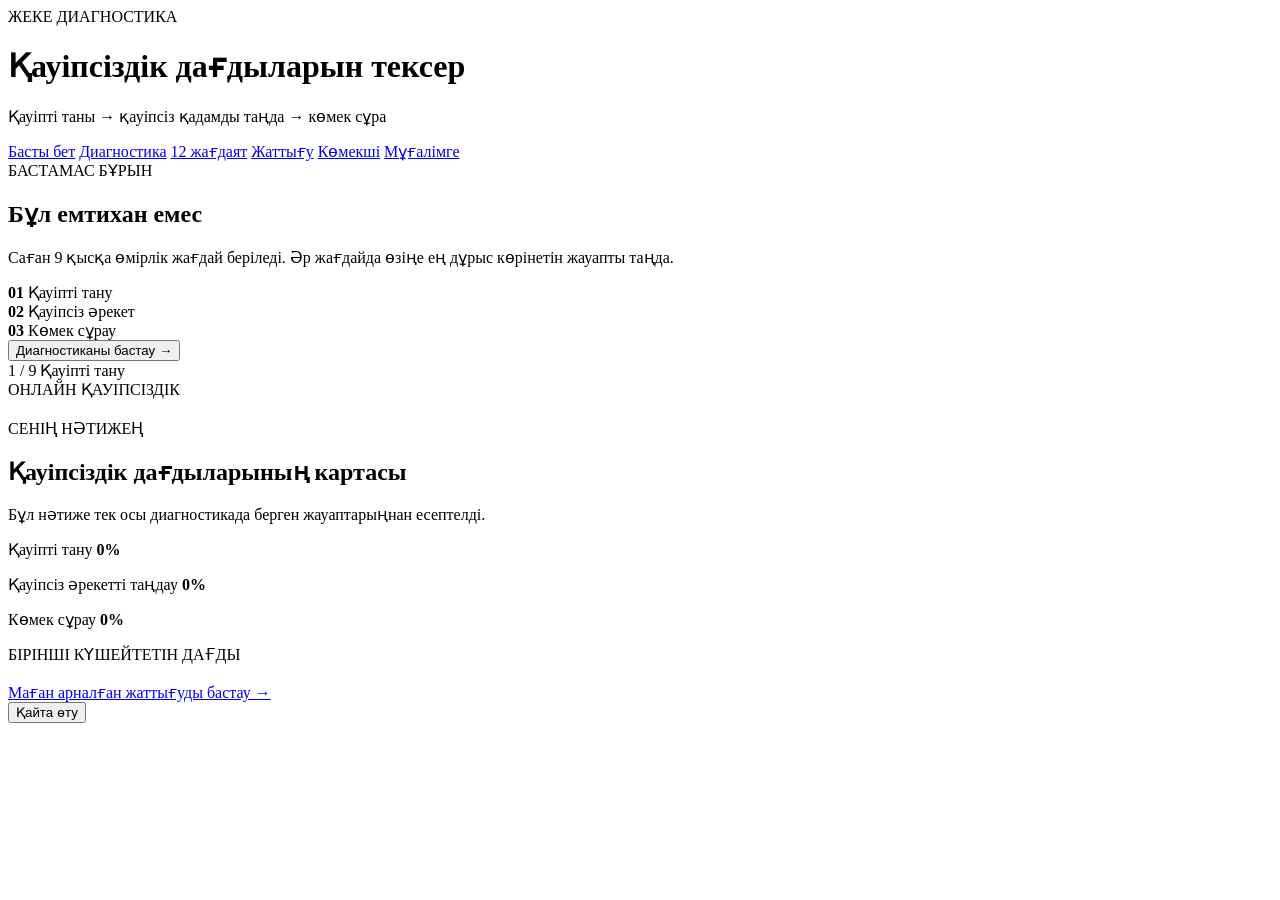
==== diagnostic.html @ 770227ca "Create diagnostic.html" ====
<!DOCTYPE html>
<html lang="kk">
<head>
<meta charset="UTF-8">
<meta name="viewport" content="width=device-width, initial-scale=1.0">
<title>Диагностика | Қауіпсіз шешім зертханасы</title>
<link rel="stylesheet" href="style.css">
</head>

<body>

<div class="container">

<header class="hero small-hero">
  <div class="hero-label">ЖЕКЕ ДИАГНОСТИКА</div>
  <h1>Қауіпсіздік дағдыларын тексер</h1>
  <p>Қауіпті таны → қауіпсіз қадамды таңда → көмек сұра</p>
</header>

<nav class="navigation">
  <a href="index.html" class="nav-link">Басты бет</a>
  <a href="diagnostic.html" class="nav-link active">Диагностика</a>
  <a href="situations.html" class="nav-link">12 жағдаят</a>
  <a href="practice.html" class="nav-link">Жаттығу</a>
  <a href="helper.html" class="nav-link">Көмекші</a>
  <a href="teacher.html" class="nav-link">Мұғалімге</a>
</nav>

<section class="section-card" id="intro">

  <span class="eyebrow">БАСТАМАС БҰРЫН</span>

  <h2>Бұл емтихан емес</h2>

  <p class="section-description">
    Саған 9 қысқа өмірлік жағдай беріледі.
    Әр жағдайда өзіңе ең дұрыс көрінетін жауапты таңда.
  </p>

  <div class="diagnostic-skills">

    <div>
      <strong>01</strong>
      <span>Қауіпті тану</span>
    </div>

    <div>
      <strong>02</strong>
      <span>Қауіпсіз әрекет</span>
    </div>

    <div>
      <strong>03</strong>
      <span>Көмек сұрау</span>
    </div>

  </div>

  <button class="primary-btn" onclick="startDiagnostic()">
    Диагностиканы бастау →
  </button>

</section>


<section class="section-card hidden" id="quiz">

  <div class="quiz-top">

    <span id="questionNumber">
      1 / 9
    </span>

    <span id="skillLabel">
      Қауіпті тану
    </span>

  </div>

  <div class="progress">
    <div id="progressBar"></div>
  </div>

  <div class="question-category" id="questionCategory">
    ОНЛАЙН ҚАУІПСІЗДІК
  </div>

  <h2 id="questionTitle"></h2>

  <p class="question-text" id="questionText"></p>

  <div class="answer-list" id="answers"></div>

</section>


<section class="section-card hidden" id="results">

  <span class="eyebrow">СЕНІҢ НӘТИЖЕҢ</span>

  <h2>Қауіпсіздік дағдыларының картасы</h2>

  <p class="section-description">
    Бұл нәтиже тек осы диагностикада берген жауаптарыңнан есептелді.
  </p>


  <div class="result-item">

    <div class="result-head">
      <span>Қауіпті тану</span>
      <strong id="dangerPercent">0%</strong>
    </div>

    <div class="result-track">
      <div id="dangerBar" class="result-fill"></div>
    </div>

    <p id="dangerText"></p>

  </div>


  <div class="result-item">

    <div class="result-head">
      <span>Қауіпсіз әрекетті таңдау</span>
      <strong id="actionPercent">0%</strong>
    </div>

    <div class="result-track">
      <div id="actionBar" class="result-fill"></div>
    </div>

    <p id="actionText"></p>

  </div>


  <div class="result-item">

    <div class="result-head">
      <span>Көмек сұрау</span>
      <strong id="helpPercent">0%</strong>
    </div>

    <div class="result-track">
      <div id="helpBar" class="result-fill"></div>
    </div>

    <p id="helpText"></p>

  </div>


  <div class="recommendation">

    <span>БІРІНШІ КҮШЕЙТЕТІН ДАҒДЫ</span>

    <h3 id="weakSkill"></h3>

    <p id="recommendationText"></p>

    <a href="practice.html" class="primary-btn">
      Маған арналған жаттығуды бастау →
    </a>

  </div>

  <button class="outline-btn" onclick="restartDiagnostic()">
    Қайта өту
  </button>

</section>

</div>

<script src="diagnostic.js"></script>

</body>
</html>
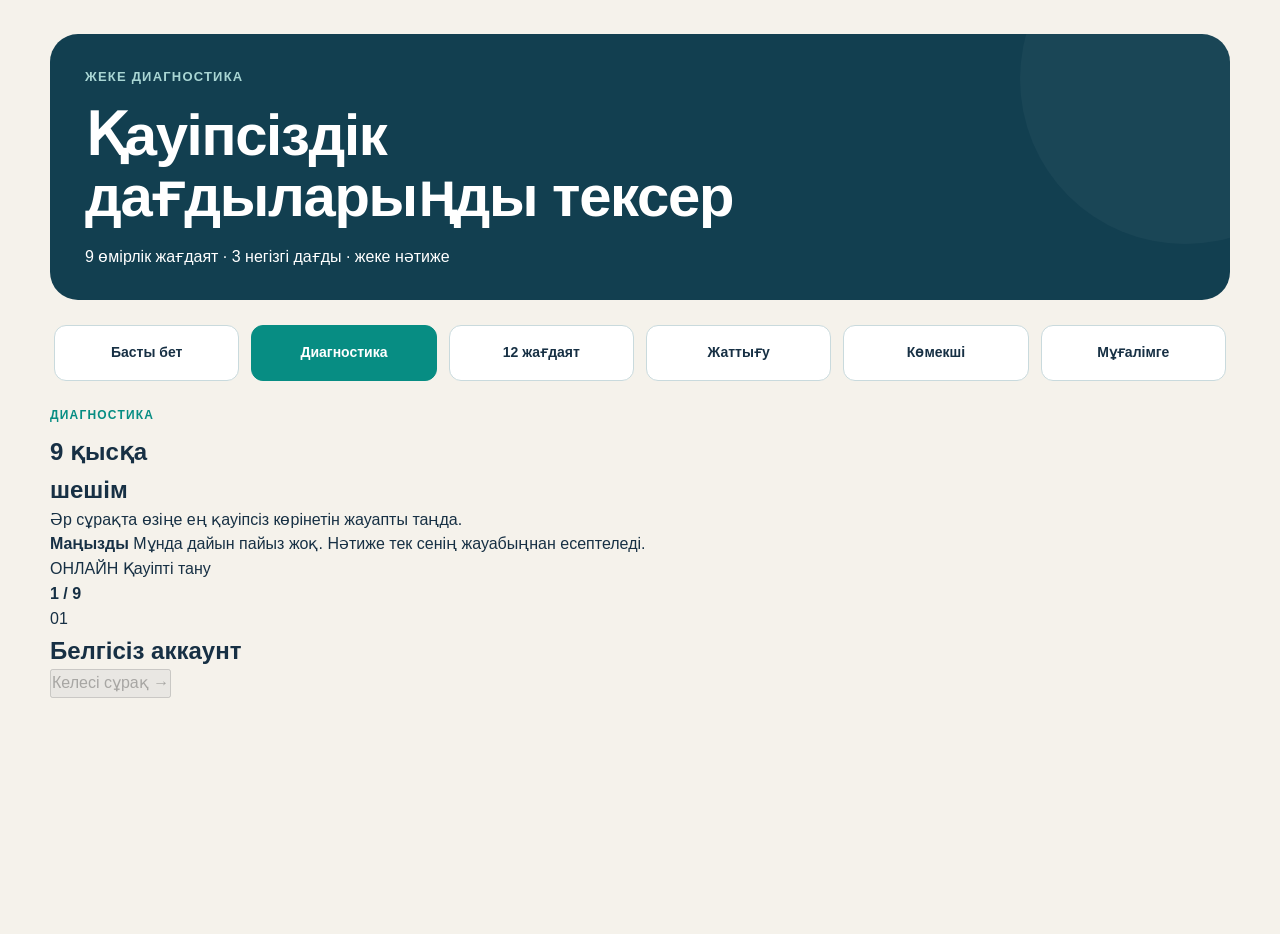
==== commit 6b97f8a5: "Update diagnostic.html with new content and links" ====
--- a/diagnostic.html
+++ b/diagnostic.html
@@ -1,181 +1,230 @@
 <!DOCTYPE html>
 <html lang="kk">
 <head>
-<meta charset="UTF-8">
-<meta name="viewport" content="width=device-width, initial-scale=1.0">
-<title>Диагностика | Қауіпсіз шешім зертханасы</title>
-<link rel="stylesheet" href="style.css">
+    <meta charset="UTF-8">
+    <meta name="viewport" content="width=device-width, initial-scale=1.0">
+    <title>Диагностика | Қауіпсіз шешім зертханасы</title>
+    <link rel="stylesheet" href="./style.css?v=50">
 </head>
 
 <body>
 
 <div class="container">
 
-<header class="hero small-hero">
-  <div class="hero-label">ЖЕКЕ ДИАГНОСТИКА</div>
-  <h1>Қауіпсіздік дағдыларын тексер</h1>
-  <p>Қауіпті таны → қауіпсіз қадамды таңда → көмек сұра</p>
-</header>
-
-<nav class="navigation">
-  <a href="index.html" class="nav-link">Басты бет</a>
-  <a href="diagnostic.html" class="nav-link active">Диагностика</a>
-  <a href="situations.html" class="nav-link">12 жағдаят</a>
-  <a href="practice.html" class="nav-link">Жаттығу</a>
-  <a href="helper.html" class="nav-link">Көмекші</a>
-  <a href="teacher.html" class="nav-link">Мұғалімге</a>
-</nav>
-
-<section class="section-card" id="intro">
-
-  <span class="eyebrow">БАСТАМАС БҰРЫН</span>
-
-  <h2>Бұл емтихан емес</h2>
-
-  <p class="section-description">
-    Саған 9 қысқа өмірлік жағдай беріледі.
-    Әр жағдайда өзіңе ең дұрыс көрінетін жауапты таңда.
-  </p>
-
-  <div class="diagnostic-skills">
-
-    <div>
-      <strong>01</strong>
-      <span>Қауіпті тану</span>
-    </div>
-
-    <div>
-      <strong>02</strong>
-      <span>Қауіпсіз әрекет</span>
-    </div>
-
-    <div>
-      <strong>03</strong>
-      <span>Көмек сұрау</span>
-    </div>
-
-  </div>
-
-  <button class="primary-btn" onclick="startDiagnostic()">
-    Диагностиканы бастау →
-  </button>
-
-</section>
-
-
-<section class="section-card hidden" id="quiz">
-
-  <div class="quiz-top">
-
-    <span id="questionNumber">
-      1 / 9
-    </span>
-
-    <span id="skillLabel">
-      Қауіпті тану
-    </span>
-
-  </div>
-
-  <div class="progress">
-    <div id="progressBar"></div>
-  </div>
-
-  <div class="question-category" id="questionCategory">
-    ОНЛАЙН ҚАУІПСІЗДІК
-  </div>
-
-  <h2 id="questionTitle"></h2>
-
-  <p class="question-text" id="questionText"></p>
-
-  <div class="answer-list" id="answers"></div>
-
-</section>
-
-
-<section class="section-card hidden" id="results">
-
-  <span class="eyebrow">СЕНІҢ НӘТИЖЕҢ</span>
-
-  <h2>Қауіпсіздік дағдыларының картасы</h2>
-
-  <p class="section-description">
-    Бұл нәтиже тек осы диагностикада берген жауаптарыңнан есептелді.
-  </p>
-
-
-  <div class="result-item">
-
-    <div class="result-head">
-      <span>Қауіпті тану</span>
-      <strong id="dangerPercent">0%</strong>
-    </div>
-
-    <div class="result-track">
-      <div id="dangerBar" class="result-fill"></div>
-    </div>
-
-    <p id="dangerText"></p>
-
-  </div>
-
-
-  <div class="result-item">
-
-    <div class="result-head">
-      <span>Қауіпсіз әрекетті таңдау</span>
-      <strong id="actionPercent">0%</strong>
-    </div>
-
-    <div class="result-track">
-      <div id="actionBar" class="result-fill"></div>
-    </div>
-
-    <p id="actionText"></p>
-
-  </div>
-
-
-  <div class="result-item">
-
-    <div class="result-head">
-      <span>Көмек сұрау</span>
-      <strong id="helpPercent">0%</strong>
-    </div>
-
-    <div class="result-track">
-      <div id="helpBar" class="result-fill"></div>
-    </div>
-
-    <p id="helpText"></p>
-
-  </div>
-
-
-  <div class="recommendation">
-
-    <span>БІРІНШІ КҮШЕЙТЕТІН ДАҒДЫ</span>
-
-    <h3 id="weakSkill"></h3>
-
-    <p id="recommendationText"></p>
-
-    <a href="practice.html" class="primary-btn">
-      Маған арналған жаттығуды бастау →
-    </a>
-
-  </div>
-
-  <button class="outline-btn" onclick="restartDiagnostic()">
-    Қайта өту
-  </button>
-
-</section>
+    <header class="hero small-hero">
+        <div class="hero-label">ЖЕКЕ ДИАГНОСТИКА</div>
+        <h1>Қауіпсіздік дағдыларыңды тексер</h1>
+        <p>9 өмірлік жағдаят · 3 негізгі дағды · жеке нәтиже</p>
+    </header>
+
+    <nav class="navigation">
+        <a href="index.html" class="nav-link">Басты бет</a>
+        <a href="diagnostic.html" class="nav-link active">Диагностика</a>
+        <a href="situations.html" class="nav-link">12 жағдаят</a>
+        <a href="practice.html" class="nav-link">Жаттығу</a>
+        <a href="helper.html" class="nav-link">Көмекші</a>
+        <a href="teacher.html" class="nav-link">Мұғалімге</a>
+    </nav>
+
+
+    <main class="diagnostic-shell">
+
+        <aside class="diagnostic-side">
+
+            <span class="eyebrow">ДИАГНОСТИКА</span>
+
+            <h2>
+                9 қысқа<br>
+                шешім
+            </h2>
+
+            <p>
+                Әр сұрақта өзіңе ең қауіпсіз
+                көрінетін жауапты таңда.
+            </p>
+
+            <div class="diag-step-list" id="stepList"></div>
+
+            <div class="diag-side-note">
+                <strong>Маңызды</strong>
+                <span>
+                    Мұнда дайын пайыз жоқ.
+                    Нәтиже тек сенің жауабыңнан есептеледі.
+                </span>
+            </div>
+
+        </aside>
+
+
+        <section class="diagnostic-stage">
+
+            <div id="quizScreen">
+
+                <div class="diag-topline">
+
+                    <div>
+                        <span id="diagCategory" class="diag-category">
+                            ОНЛАЙН
+                        </span>
+
+                        <span id="diagSkill" class="diag-skill">
+                            Қауіпті тану
+                        </span>
+                    </div>
+
+                    <strong id="diagCounter">
+                        1 / 9
+                    </strong>
+
+                </div>
+
+
+                <div class="diag-progress">
+                    <div id="diagProgressFill"></div>
+                </div>
+
+
+                <div class="diag-question-card">
+
+                    <div class="diag-number" id="diagNumber">
+                        01
+                    </div>
+
+                    <h2 id="diagTitle">
+                        Белгісіз аккаунт
+                    </h2>
+
+                    <p id="diagText"></p>
+
+                </div>
+
+
+                <div class="diag-answer-grid" id="diagAnswers"></div>
+
+
+                <div class="diag-controls">
+
+                    <button
+                        id="nextQuestionBtn"
+                        class="diag-next-btn"
+                        disabled
+                        onclick="goNextQuestion()">
+
+                        Келесі сұрақ
+                        <span>→</span>
+
+                    </button>
+
+                </div>
+
+            </div>
+
+
+            <div id="resultScreen" class="hidden">
+
+                <div class="result-title">
+
+                    <span class="eyebrow">
+                        ДИАГНОСТИКА АЯҚТАЛДЫ
+                    </span>
+
+                    <h2>
+                        Сенің қауіпсіздік дағдыларың
+                    </h2>
+
+                    <p>
+                        Үш нәтиже тек сенің жауаптарың бойынша есептелді.
+                    </p>
+
+                </div>
+
+
+                <div class="result-dashboard">
+
+                    <article class="result-skill-card">
+
+                        <div class="score-ring" id="dangerRing">
+                            <div>
+                                <strong id="dangerScore">0%</strong>
+                                <span>нәтиже</span>
+                            </div>
+                        </div>
+
+                        <h3>Қауіпті тану</h3>
+
+                        <p id="dangerDescription"></p>
+
+                    </article>
+
+
+                    <article class="result-skill-card">
+
+                        <div class="score-ring" id="actionRing">
+                            <div>
+                                <strong id="actionScore">0%</strong>
+                                <span>нәтиже</span>
+                            </div>
+                        </div>
+
+                        <h3>Қауіпсіз әрекет</h3>
+
+                        <p id="actionDescription"></p>
+
+                    </article>
+
+
+                    <article class="result-skill-card">
+
+                        <div class="score-ring" id="helpRing">
+                            <div>
+                                <strong id="helpScore">0%</strong>
+                                <span>нәтиже</span>
+                            </div>
+                        </div>
+
+                        <h3>Көмек сұрау</h3>
+
+                        <p id="helpDescription"></p>
+
+                    </article>
+
+                </div>
+
+
+                <div class="personal-route">
+
+                    <div>
+
+                        <span>
+                            САҒАН ҰСЫНЫЛАТЫН КЕЛЕСІ ҚАДАМ
+                        </span>
+
+                        <h3 id="routeTitle"></h3>
+
+                        <p id="routeText"></p>
+
+                    </div>
+
+                    <a href="practice.html" class="primary-btn">
+                        Жаттығуға өту →
+                    </a>
+
+                </div>
+
+
+                <button class="outline-btn" onclick="restartDiagnostic()">
+                    Диагностиканы қайта өту
+                </button>
+
+            </div>
+
+        </section>
+
+    </main>
 
 </div>
 
-<script src="diagnostic.js"></script>
+<script src="./diagnostic.js?v=50"></script>
 
 </body>
 </html>
--- a/style.css
+++ b/style.css
@@ -0,0 +1,2009 @@
+/* ==========================================================
+   ҚАУІПСІЗ ШЕШІМ ЗЕРТХАНАСЫ
+   Негізгі дизайн
+========================================================== */
+
+* {
+    margin: 0;
+    padding: 0;
+    box-sizing: border-box;
+}
+
+:root {
+    --page: #f5f2eb;
+    --white: #ffffff;
+
+    --ink: #173044;
+    --muted: #63747d;
+
+    --navy: #123f50;
+    --navy-dark: #0c3342;
+
+    --teal: #078d83;
+    --teal-dark: #06756f;
+    --teal-soft: #eaf4f2;
+
+    --line: #c9dadd;
+    --soft: #f2f6f5;
+
+    --radius-big: 28px;
+    --radius: 21px;
+    --radius-small: 13px;
+
+    --shadow:
+        0 10px 30px rgba(18, 63, 80, 0.045);
+}
+
+
+/* ==========================================================
+   BASE
+========================================================== */
+
+html {
+    scroll-behavior: smooth;
+}
+
+body {
+    min-height: 100vh;
+
+    background: var(--page);
+    color: var(--ink);
+
+    font-family:
+        -apple-system,
+        BlinkMacSystemFont,
+        "Segoe UI",
+        Arial,
+        Helvetica,
+        sans-serif;
+
+    line-height: 1.55;
+}
+
+button,
+a {
+    font: inherit;
+}
+
+button {
+    cursor: pointer;
+}
+
+.container {
+    width: min(1180px, calc(100% - 48px));
+    margin: 34px auto 70px;
+}
+
+
+/* ==========================================================
+   HERO
+========================================================== */
+
+.hero {
+    position: relative;
+    overflow: hidden;
+
+    background: var(--navy);
+    color: white;
+
+    border-radius: var(--radius-big);
+
+    padding: 34px 38px;
+}
+
+.home-hero {
+    display: grid;
+    grid-template-columns: minmax(0, 1.4fr) minmax(300px, .7fr);
+
+    gap: 40px;
+
+    align-items: center;
+
+    min-height: 390px;
+}
+
+.hero::after {
+    content: "";
+
+    position: absolute;
+
+    width: 330px;
+    height: 330px;
+
+    right: -120px;
+    top: -120px;
+
+    border-radius: 50%;
+
+    background: rgba(255, 255, 255, .035);
+}
+
+.hero-content,
+.hero-panel {
+    position: relative;
+    z-index: 2;
+}
+
+.hero-label {
+    display: inline-block;
+
+    margin-bottom: 18px;
+
+    color: #a9d6d4;
+
+    font-size: 13px;
+    font-weight: 800;
+
+    letter-spacing: 1.2px;
+}
+
+.hero h1 {
+    max-width: 720px;
+
+    margin-bottom: 18px;
+
+    font-size: clamp(38px, 5vw, 58px);
+    line-height: 1.05;
+
+    letter-spacing: -1.3px;
+}
+
+.hero-content > p {
+    max-width: 700px;
+
+    color: #e1eeee;
+
+    font-size: 18px;
+    line-height: 1.65;
+}
+
+
+/* HERO BUTTONS */
+
+.hero-actions {
+    display: flex;
+    flex-wrap: wrap;
+
+    gap: 11px;
+
+    margin-top: 28px;
+}
+
+.primary-btn {
+    display: inline-flex;
+
+    align-items: center;
+    justify-content: center;
+
+    min-height: 54px;
+
+    padding: 13px 21px;
+
+    border: none;
+    border-radius: 13px;
+
+    background: var(--teal);
+    color: white;
+
+    text-decoration: none;
+
+    font-size: 15px;
+    font-weight: 800;
+
+    transition: .2s ease;
+}
+
+.primary-btn:hover {
+    background: var(--teal-dark);
+    transform: translateY(-2px);
+}
+
+.hero-secondary {
+    display: inline-flex;
+
+    align-items: center;
+    justify-content: center;
+
+    min-height: 54px;
+
+    padding: 13px 21px;
+
+    border: 1px solid rgba(255, 255, 255, .25);
+    border-radius: 13px;
+
+    color: white;
+
+    text-decoration: none;
+
+    font-size: 15px;
+    font-weight: 700;
+
+    background: rgba(255, 255, 255, .06);
+}
+
+.hero-secondary:hover {
+    background: rgba(255, 255, 255, .11);
+}
+
+
+/* HERO RIGHT PANEL */
+
+.hero-panel {
+    padding: 24px;
+
+    border: 1px solid rgba(255, 255, 255, .14);
+    border-radius: 23px;
+
+    background: rgba(255, 255, 255, .07);
+}
+
+.hero-panel-label {
+    margin-bottom: 20px;
+
+    color: #9ed8d5;
+
+    font-size: 11px;
+    font-weight: 800;
+
+    letter-spacing: 1px;
+}
+
+.formula-item {
+    display: grid;
+
+    grid-template-columns: 48px 1fr;
+
+    gap: 14px;
+
+    align-items: center;
+}
+
+.formula-item > span {
+    width: 43px;
+    height: 43px;
+
+    display: flex;
+    align-items: center;
+    justify-content: center;
+
+    border-radius: 13px;
+
+    background: var(--teal);
+
+    color: white;
+
+    font-size: 13px;
+    font-weight: 900;
+}
+
+.formula-item strong {
+    display: block;
+
+    font-size: 16px;
+}
+
+.formula-item p {
+    margin-top: 2px;
+
+    color: #bed6da;
+
+    font-size: 12px;
+}
+
+.formula-line {
+    width: 1px;
+    height: 23px;
+
+    margin: 5px 0 5px 21px;
+
+    background: rgba(255, 255, 255, .2);
+}
+
+
+/* ==========================================================
+   NAVIGATION
+========================================================== */
+
+.navigation {
+    display: grid;
+    grid-template-columns: repeat(6, 1fr);
+
+    gap: 12px;
+
+    margin: 25px 4px;
+}
+
+.nav-link {
+    min-height: 56px;
+
+    display: flex;
+    align-items: center;
+    justify-content: center;
+
+    padding: 11px;
+
+    background: var(--white);
+
+    border: 1px solid var(--line);
+    border-radius: 12px;
+
+    color: var(--ink);
+
+    text-align: center;
+    text-decoration: none;
+
+    font-size: 14px;
+    font-weight: 750;
+
+    transition: .2s ease;
+}
+
+.nav-link:hover {
+    border-color: var(--teal);
+
+    transform: translateY(-2px);
+}
+
+.nav-link.active {
+    background: var(--teal);
+    border-color: var(--teal);
+
+    color: white;
+}
+
+
+/* ==========================================================
+   COMMON CARD
+========================================================== */
+
+.section-card {
+    margin-top: 20px;
+
+    padding: 34px;
+
+    background: var(--white);
+
+    border: 1px solid var(--line);
+    border-radius: 24px;
+
+    box-shadow: var(--shadow);
+}
+
+.eyebrow {
+    display: block;
+
+    margin-bottom: 9px;
+
+    color: var(--teal);
+
+    font-size: 12px;
+    font-weight: 850;
+
+    letter-spacing: 1.2px;
+}
+
+.light-eyebrow {
+    display: block;
+
+    margin-bottom: 9px;
+
+    color: #9ed8d5;
+
+    font-size: 12px;
+    font-weight: 850;
+
+    letter-spacing: 1.2px;
+}
+
+.section-card h2 {
+    max-width: 860px;
+
+    margin-bottom: 17px;
+
+    color: var(--ink);
+
+    font-size: clamp(26px, 3vw, 34px);
+    line-height: 1.18;
+
+    letter-spacing: -.4px;
+}
+
+.section-description {
+    max-width: 900px;
+
+    margin-bottom: 26px;
+
+    color: #475d69;
+
+    font-size: 17px;
+    line-height: 1.65;
+}
+
+.section-head {
+    display: flex;
+
+    align-items: flex-start;
+    justify-content: space-between;
+
+    gap: 25px;
+
+    margin-bottom: 25px;
+}
+
+.text-link {
+    flex-shrink: 0;
+
+    color: var(--teal);
+
+    text-decoration: none;
+
+    font-size: 14px;
+    font-weight: 800;
+}
+
+
+/* ==========================================================
+   PROBLEM
+========================================================== */
+
+.problem-grid {
+    display: grid;
+    grid-template-columns: 1.25fr .75fr;
+
+    gap: 18px;
+}
+
+.problem-main {
+    padding: 26px;
+
+    border-radius: 20px;
+
+    background: var(--soft);
+}
+
+.problem-main p {
+    margin-bottom: 16px;
+
+    color: #4f626d;
+
+    font-size: 15px;
+    line-height: 1.7;
+}
+
+.problem-main p:last-child {
+    margin-bottom: 0;
+}
+
+.problem-main .large-text {
+    color: var(--ink);
+
+    font-size: 20px;
+    font-weight: 650;
+
+    line-height: 1.5;
+}
+
+.problem-question {
+    padding: 25px;
+
+    border-radius: 20px;
+
+    background: var(--navy);
+
+    color: white;
+}
+
+.problem-question > span {
+    color: #9bd8d4;
+
+    font-size: 11px;
+    font-weight: 850;
+
+    letter-spacing: 1px;
+}
+
+.problem-question h3 {
+    margin: 14px 0;
+
+    font-size: 21px;
+    line-height: 1.45;
+}
+
+.problem-question p {
+    color: #c7dcdf;
+
+    font-size: 13px;
+}
+
+
+/* ==========================================================
+   FEATURES
+========================================================== */
+
+.feature-grid {
+    display: grid;
+    grid-template-columns: repeat(4, 1fr);
+
+    gap: 14px;
+
+    margin-top: 26px;
+}
+
+.feature-card {
+    min-height: 260px;
+
+    display: flex;
+    flex-direction: column;
+
+    padding: 22px;
+
+    border: 1px solid var(--line);
+    border-radius: 19px;
+
+    background: #fbfcfc;
+
+    transition: .2s ease;
+}
+
+.feature-card:hover {
+    border-color: #9cc9c7;
+
+    transform: translateY(-4px);
+
+    box-shadow: 0 12px 24px rgba(18, 63, 80, .06);
+}
+
+.feature-index {
+    color: var(--teal);
+
+    font-size: 25px;
+    font-weight: 900;
+}
+
+.feature-card h3 {
+    margin: 30px 0 9px;
+
+    font-size: 19px;
+}
+
+.feature-card p {
+    flex-grow: 1;
+
+    color: var(--muted);
+
+    font-size: 13px;
+    line-height: 1.6;
+}
+
+.feature-card a {
+    margin-top: 20px;
+
+    color: var(--teal);
+
+    font-size: 13px;
+    font-weight: 800;
+
+    text-decoration: none;
+}
+
+
+/* ==========================================================
+   DIAGNOSTIC PREVIEW
+========================================================== */
+
+.diagnostic-preview {
+    display: grid;
+    grid-template-columns: 1fr 1fr;
+
+    gap: 20px;
+
+    margin-top: 20px;
+
+    padding: 35px;
+
+    border-radius: 25px;
+
+    background: var(--navy);
+
+    color: white;
+}
+
+.diagnostic-copy h2 {
+    max-width: 520px;
+
+    margin-bottom: 16px;
+
+    font-size: 34px;
+    line-height: 1.15;
+}
+
+.diagnostic-copy > p {
+    max-width: 520px;
+
+    color: #d9e9eb;
+
+    font-size: 15px;
+    line-height: 1.65;
+}
+
+.diagnostic-features {
+    display: grid;
+    grid-template-columns: repeat(3, 1fr);
+
+    gap: 9px;
+
+    margin: 23px 0;
+}
+
+.diagnostic-features div {
+    padding: 14px;
+
+    border-radius: 14px;
+
+    background: rgba(255, 255, 255, .07);
+}
+
+.diagnostic-features strong {
+    display: block;
+
+    margin-bottom: 3px;
+
+    color: #89ddd5;
+
+    font-size: 21px;
+}
+
+.diagnostic-features span {
+    color: #dfeded;
+
+    font-size: 11px;
+}
+
+.diagnostic-warning {
+    margin-bottom: 20px;
+
+    padding: 13px 15px;
+
+    border: 1px solid rgba(255, 255, 255, .12);
+    border-radius: 13px;
+
+    background: rgba(255, 255, 255, .05);
+
+    color: #dbe9ea;
+
+    font-size: 12px;
+}
+
+.diagnostic-warning strong {
+    color: white;
+}
+
+.light-button {
+    display: inline-flex;
+
+    align-items: center;
+    justify-content: center;
+
+    min-height: 51px;
+
+    padding: 12px 19px;
+
+    border-radius: 12px;
+
+    background: white;
+
+    color: var(--navy);
+
+    text-decoration: none;
+
+    font-size: 14px;
+    font-weight: 850;
+}
+
+
+/* RESULT MOCKUP */
+
+.diagnostic-demo {
+    padding: 23px;
+
+    border-radius: 20px;
+
+    background: white;
+
+    color: var(--ink);
+}
+
+.demo-header {
+    display: flex;
+
+    align-items: center;
+    justify-content: space-between;
+
+    gap: 10px;
+
+    padding-bottom: 15px;
+
+    border-bottom: 1px solid var(--line);
+
+    font-size: 10px;
+    font-weight: 850;
+
+    letter-spacing: .6px;
+}
+
+.demo-status {
+    padding: 5px 8px;
+
+    border-radius: 8px;
+
+    background: var(--teal-soft);
+
+    color: var(--teal);
+}
+
+.empty-result {
+    padding: 24px 10px;
+
+    text-align: center;
+}
+
+.empty-circle {
+    width: 58px;
+    height: 58px;
+
+    display: flex;
+    align-items: center;
+    justify-content: center;
+
+    margin: 0 auto 12px;
+
+    border-radius: 50%;
+
+    background: var(--teal-soft);
+
+    color: var(--teal);
+
+    font-size: 25px;
+    font-weight: 900;
+}
+
+.empty-result h3 {
+    margin-bottom: 4px;
+
+    font-size: 17px;
+}
+
+.empty-result p {
+    max-width: 340px;
+
+    margin: auto;
+
+    color: var(--muted);
+
+    font-size: 12px;
+}
+
+.demo-skill {
+    margin-top: 16px;
+}
+
+.demo-skill > div:first-child {
+    display: flex;
+
+    justify-content: space-between;
+
+    margin-bottom: 7px;
+
+    font-size: 12px;
+    font-weight: 650;
+}
+
+.demo-track {
+    height: 10px;
+
+    border-radius: 20px;
+
+    background: #e7eeee;
+}
+
+
+/* ==========================================================
+   STATE
+========================================================== */
+
+.state-grid {
+    display: grid;
+    grid-template-columns: repeat(3, 1fr);
+
+    gap: 14px;
+}
+
+.state-card {
+    min-height: 215px;
+
+    padding: 22px;
+
+    border: 1px solid var(--line);
+    border-radius: 19px;
+
+    background: var(--soft);
+}
+
+.state-top {
+    display: flex;
+
+    justify-content: space-between;
+
+    margin-bottom: 30px;
+}
+
+.state-top span {
+    color: var(--teal);
+
+    font-size: 10px;
+    font-weight: 850;
+
+    letter-spacing: .7px;
+}
+
+.state-top strong {
+    color: var(--teal);
+
+    font-size: 25px;
+}
+
+.state-card h3 {
+    margin-bottom: 8px;
+
+    font-size: 18px;
+}
+
+.state-card p {
+    color: var(--muted);
+
+    font-size: 13px;
+    line-height: 1.6;
+}
+
+
+/* ==========================================================
+   CATEGORY CARDS
+========================================================== */
+
+.category-grid {
+    display: grid;
+    grid-template-columns: repeat(2, 1fr);
+
+    gap: 13px;
+}
+
+.category-card {
+    display: grid;
+    grid-template-columns: 52px 1fr 30px;
+
+    gap: 15px;
+
+    align-items: center;
+
+    min-height: 145px;
+
+    padding: 20px;
+
+    border: 1px solid var(--line);
+    border-radius: 19px;
+
+    background: #fbfcfc;
+
+    transition: .2s;
+}
+
+.category-card:hover {
+    border-color: #a3c9c8;
+
+    transform: translateY(-2px);
+}
+
+.category-icon {
+    width: 49px;
+    height: 49px;
+
+    display: flex;
+    align-items: center;
+    justify-content: center;
+
+    border-radius: 14px;
+
+    background: var(--teal-soft);
+
+    color: var(--teal);
+
+    font-size: 14px;
+    font-weight: 900;
+}
+
+.category-count {
+    display: block;
+
+    margin-bottom: 5px;
+
+    color: var(--teal);
+
+    font-size: 10px;
+    font-weight: 850;
+
+    letter-spacing: .7px;
+}
+
+.category-card h3 {
+    margin-bottom: 5px;
+
+    font-size: 18px;
+}
+
+.category-card p {
+    color: var(--muted);
+
+    font-size: 12px;
+}
+
+.category-arrow {
+    color: var(--teal);
+
+    font-size: 22px;
+}
+
+
+/* ==========================================================
+   SCENARIO EXAMPLE
+========================================================== */
+
+.scenario-example {
+    display: grid;
+    grid-template-columns: 1fr 1fr;
+
+    gap: 20px;
+
+    margin-top: 25px;
+}
+
+.scenario-info {
+    padding: 25px;
+
+    border-radius: 20px;
+
+    background: var(--soft);
+}
+
+.scenario-meta {
+    display: flex;
+    justify-content: space-between;
+
+    gap: 10px;
+
+    margin-bottom: 28px;
+
+    color: var(--teal);
+
+    font-size: 10px;
+    font-weight: 850;
+}
+
+.scenario-info h3 {
+    margin-bottom: 11px;
+
+    font-size: 24px;
+}
+
+.scenario-info p {
+    color: #4f626d;
+
+    font-size: 14px;
+    line-height: 1.65;
+}
+
+.question-label {
+    margin-top: 25px;
+
+    color: var(--teal);
+
+    font-size: 10px;
+    font-weight: 900;
+
+    letter-spacing: .8px;
+}
+
+.choice-list {
+    display: flex;
+    flex-direction: column;
+
+    gap: 9px;
+}
+
+.choice {
+    width: 100%;
+
+    min-height: 72px;
+
+    display: flex;
+    align-items: center;
+
+    gap: 13px;
+
+    padding: 13px 14px;
+
+    border: 1px solid var(--line);
+    border-radius: 15px;
+
+    background: white;
+
+    color: var(--ink);
+
+    text-align: left;
+
+    font-size: 13px;
+}
+
+.choice span {
+    width: 36px;
+    height: 36px;
+
+    flex-shrink: 0;
+
+    display: flex;
+    align-items: center;
+    justify-content: center;
+
+    border-radius: 10px;
+
+    background: var(--soft);
+
+    color: var(--teal);
+
+    font-weight: 900;
+}
+
+.choice.safe {
+    border-color: #8fc9c4;
+
+    background: #ecf7f5;
+}
+
+.choice.safe span {
+    background: var(--teal);
+
+    color: white;
+}
+
+
+/* ANSWER */
+
+.answer-preview {
+    display: flex;
+
+    gap: 15px;
+
+    margin-top: 16px;
+
+    padding: 20px;
+
+    border: 1px solid #b5dad5;
+    border-radius: 17px;
+
+    background: #ebf6f3;
+}
+
+.answer-icon {
+    width: 41px;
+    height: 41px;
+
+    flex-shrink: 0;
+
+    display: flex;
+    align-items: center;
+    justify-content: center;
+
+    border-radius: 50%;
+
+    background: var(--teal);
+
+    color: white;
+
+    font-weight: 900;
+}
+
+.answer-label {
+    color: var(--teal);
+
+    font-size: 10px;
+    font-weight: 850;
+
+    letter-spacing: .6px;
+}
+
+.answer-preview h3 {
+    margin: 4px 0;
+
+    font-size: 18px;
+}
+
+.answer-preview p {
+    color: #536671;
+
+    font-size: 13px;
+}
+
+
+/* SPEAKING PHRASE */
+
+.say-card {
+    display: flex;
+
+    gap: 18px;
+
+    margin-top: 12px;
+
+    padding: 22px;
+
+    border-radius: 18px;
+
+    background: var(--navy);
+
+    color: white;
+}
+
+.quote-mark {
+    color: #8edbd5;
+
+    font-family: Georgia, serif;
+
+    font-size: 45px;
+
+    line-height: 1;
+}
+
+.say-card span {
+    color: #99d9d5;
+
+    font-size: 10px;
+    font-weight: 850;
+
+    letter-spacing: .7px;
+}
+
+.say-card p {
+    margin-top: 7px;
+
+    max-width: 750px;
+
+    color: #f2f7f7;
+
+    font-size: 15px;
+}
+
+
+/* ==========================================================
+   HELPER
+========================================================== */
+
+.helper-section {
+    display: grid;
+    grid-template-columns: .9fr 1.1fr;
+
+    gap: 35px;
+
+    margin-top: 20px;
+
+    padding: 35px;
+
+    border-radius: 25px;
+
+    background: var(--navy);
+
+    color: white;
+}
+
+.helper-section h2 {
+    max-width: 470px;
+
+    margin-bottom: 15px;
+
+    font-size: 34px;
+    line-height: 1.15;
+}
+
+.helper-section > div:first-child > p {
+    max-width: 480px;
+
+    margin-bottom: 23px;
+
+    color: #d6e6e8;
+
+    font-size: 15px;
+    line-height: 1.65;
+}
+
+.chat-preview {
+    padding: 20px;
+
+    border-radius: 20px;
+
+    background: white;
+
+    color: var(--ink);
+}
+
+.chat-head {
+    display: flex;
+
+    align-items: center;
+
+    gap: 11px;
+
+    padding-bottom: 15px;
+
+    border-bottom: 1px solid var(--line);
+}
+
+.bot-avatar {
+    width: 43px;
+    height: 43px;
+
+    flex-shrink: 0;
+
+    display: flex;
+    align-items: center;
+    justify-content: center;
+
+    border-radius: 13px;
+
+    background: var(--teal);
+
+    color: white;
+
+    font-size: 15px;
+    font-weight: 900;
+}
+
+.chat-head strong,
+.chat-head span {
+    display: block;
+}
+
+.chat-head span {
+    margin-top: 2px;
+
+    color: var(--muted);
+
+    font-size: 10px;
+}
+
+.message {
+    max-width: 87%;
+
+    margin-top: 15px;
+
+    padding: 12px 14px;
+
+    border-radius: 14px;
+
+    font-size: 12px;
+    line-height: 1.55;
+}
+
+.message.bot {
+    background: var(--soft);
+}
+
+.quick-buttons {
+    display: grid;
+
+    gap: 7px;
+
+    margin-top: 14px;
+}
+
+.quick-buttons button {
+    padding: 11px;
+
+    border: 1px solid var(--line);
+    border-radius: 10px;
+
+    background: white;
+
+    color: var(--ink);
+
+    text-align: left;
+
+    font-size: 11px;
+    font-weight: 700;
+}
+
+
+/* ==========================================================
+   STEPS
+========================================================== */
+
+.steps {
+    display: grid;
+    grid-template-columns: repeat(4, 1fr);
+
+    gap: 13px;
+
+    margin-top: 25px;
+}
+
+.step {
+    min-height: 135px;
+
+    padding: 19px;
+
+    border: 1px solid var(--line);
+    border-radius: 18px;
+
+    background: var(--soft);
+}
+
+.step-time {
+    display: block;
+
+    margin-bottom: 14px;
+
+    color: var(--teal);
+
+    font-size: 15px;
+    font-weight: 900;
+}
+
+.step strong {
+    display: block;
+
+    margin-bottom: 5px;
+
+    font-size: 15px;
+}
+
+.step-text {
+    color: var(--muted);
+
+    font-size: 12px;
+    line-height: 1.55;
+}
+
+
+/* ==========================================================
+   SIGNAL FOR HELP
+========================================================== */
+
+.signal-layout {
+    display: grid;
+    grid-template-columns: 1fr .8fr;
+
+    gap: 40px;
+
+    align-items: center;
+}
+
+.signal-layout > div:first-child > p:last-child {
+    color: var(--muted);
+
+    font-size: 13px;
+    line-height: 1.6;
+}
+
+.signal-steps {
+    display: grid;
+
+    gap: 9px;
+}
+
+.signal-steps > div {
+    display: grid;
+    grid-template-columns: 45px 1fr;
+
+    gap: 13px;
+
+    align-items: center;
+
+    min-height: 62px;
+
+    padding: 11px 15px;
+
+    border: 1px solid var(--line);
+    border-radius: 14px;
+
+    background: var(--soft);
+}
+
+.signal-steps strong {
+    color: var(--teal);
+
+    font-size: 14px;
+}
+
+.signal-steps span {
+    font-size: 13px;
+    font-weight: 650;
+}
+
+
+/* ==========================================================
+   TEACHER
+========================================================== */
+
+.teacher-grid {
+    display: grid;
+    grid-template-columns: 1fr 1fr;
+
+    gap: 35px;
+}
+
+.teacher-points {
+    display: grid;
+
+    gap: 9px;
+}
+
+.teacher-point {
+    display: grid;
+    grid-template-columns: 43px 1fr;
+
+    gap: 13px;
+
+    padding: 14px;
+
+    border-radius: 14px;
+
+    background: var(--soft);
+}
+
+.teacher-point > strong {
+    color: var(--teal);
+
+    font-size: 13px;
+}
+
+.teacher-point h4 {
+    margin-bottom: 3px;
+
+    font-size: 14px;
+}
+
+.teacher-point p {
+    color: var(--muted);
+
+    font-size: 11px;
+}
+
+
+/* ==========================================================
+   PRIVACY
+========================================================== */
+
+.privacy-grid {
+    display: grid;
+    grid-template-columns: repeat(4, 1fr);
+
+    gap: 12px;
+
+    margin-top: 24px;
+}
+
+.privacy-grid div {
+    padding: 19px;
+
+    border: 1px solid var(--line);
+    border-radius: 17px;
+
+    background: var(--soft);
+}
+
+.privacy-grid strong {
+    display: block;
+
+    color: var(--ink);
+
+    font-size: 15px;
+}
+
+.privacy-grid span {
+    display: block;
+
+    margin-top: 4px;
+
+    color: var(--teal);
+
+    font-size: 12px;
+    font-weight: 800;
+}
+
+
+/* ==========================================================
+   FINAL CTA
+========================================================== */
+
+.teacher-dark {
+    display: flex;
+
+    align-items: center;
+    justify-content: space-between;
+
+    gap: 30px;
+
+    margin-top: 20px;
+
+    padding: 33px 35px;
+
+    border-radius: 24px;
+
+    background: var(--navy);
+
+    color: white;
+}
+
+.teacher-dark > div > span {
+    color: #99d8d5;
+
+    font-size: 10px;
+    font-weight: 850;
+
+    letter-spacing: 1px;
+}
+
+.teacher-dark h2 {
+    margin-top: 8px;
+
+    font-size: 30px;
+    line-height: 1.3;
+}
+
+.teacher-dark p {
+    margin-top: 12px;
+
+    color: #c9dcdf;
+
+    font-size: 13px;
+}
+
+
+/* ==========================================================
+   FOOTER
+========================================================== */
+
+footer {
+    padding: 37px 0 8px;
+
+    color: var(--muted);
+
+    text-align: center;
+
+    font-size: 12px;
+}
+
+footer strong {
+    display: block;
+
+    margin-bottom: 3px;
+
+    color: var(--ink);
+
+    font-size: 13px;
+}
+
+
+/* ==========================================================
+   OTHER PAGES — BASIC SUPPORT
+========================================================== */
+
+.hidden {
+    display: none !important;
+}
+
+.small-hero {
+    min-height: auto;
+
+    display: block;
+
+    padding: 30px 35px;
+}
+
+.outline-btn {
+    display: inline-flex;
+
+    align-items: center;
+    justify-content: center;
+
+    min-height: 50px;
+
+    padding: 11px 18px;
+
+    border: 1px solid var(--teal);
+    border-radius: 12px;
+
+    background: transparent;
+
+    color: var(--teal);
+
+    text-decoration: none;
+
+    font-size: 13px;
+    font-weight: 800;
+}
+
+.outline-btn:hover {
+    background: var(--teal-soft);
+}
+
+
+/* ==========================================================
+   TABLET
+========================================================== */
+
+@media (max-width: 960px) {
+
+    .home-hero {
+        grid-template-columns: 1fr;
+
+        min-height: auto;
+    }
+
+    .hero-panel {
+        max-width: none;
+    }
+
+    .navigation {
+        grid-template-columns: repeat(3, 1fr);
+    }
+
+    .problem-grid,
+    .diagnostic-preview,
+    .helper-section,
+    .signal-layout,
+    .teacher-grid {
+        grid-template-columns: 1fr;
+    }
+
+    .feature-grid {
+        grid-template-columns: repeat(2, 1fr);
+    }
+
+    .state-grid {
+        grid-template-columns: 1fr;
+    }
+
+    .scenario-example {
+        grid-template-columns: 1fr;
+    }
+
+    .steps {
+        grid-template-columns: repeat(2, 1fr);
+    }
+
+    .privacy-grid {
+        grid-template-columns: repeat(2, 1fr);
+    }
+}
+
+
+/* ==========================================================
+   MOBILE
+========================================================== */
+
+@media (max-width: 640px) {
+
+    .container {
+        width: calc(100% - 24px);
+
+        margin-top: 12px;
+    }
+
+    .hero {
+        padding: 25px 20px;
+
+        border-radius: 20px;
+    }
+
+    .hero h1 {
+        font-size: 35px;
+    }
+
+    .hero-content > p {
+        font-size: 15px;
+    }
+
+    .hero-actions {
+        display: grid;
+    }
+
+    .hero-primary,
+    .hero-secondary {
+        width: 100%;
+    }
+
+    .navigation {
+        grid-template-columns: repeat(2, 1fr);
+
+        gap: 8px;
+
+        margin: 15px 0;
+    }
+
+    .nav-link {
+        min-height: 49px;
+
+        font-size: 12px;
+    }
+
+    .section-card {
+        padding: 23px 18px;
+
+        border-radius: 19px;
+    }
+
+    .section-card h2 {
+        font-size: 26px;
+    }
+
+    .section-description {
+        font-size: 14px;
+    }
+
+    .section-head {
+        display: block;
+    }
+
+    .section-head .text-link {
+        display: inline-block;
+
+        margin-top: 4px;
+    }
+
+    .feature-grid,
+    .category-grid,
+    .steps,
+    .privacy-grid,
+    .diagnostic-features {
+        grid-template-columns: 1fr;
+    }
+
+    .diagnostic-preview,
+    .helper-section {
+        padding: 23px 18px;
+
+        border-radius: 20px;
+    }
+
+    .diagnostic-copy h2,
+    .helper-section h2 {
+        font-size: 27px;
+    }
+
+    .category-card {
+        grid-template-columns: 48px 1fr 20px;
+    }
+
+    .teacher-dark {
+        display: block;
+
+        padding: 25px 20px;
+    }
+
+    .teacher-dark h2 {
+        margin-bottom: 22px;
+
+        font-size: 26px;
+    }
+
+}
+/* ==========================================================
+   SITUATIONS PAGE — REDESIGN
+========================================================== */
+
+.situations-top-card {
+    padding-bottom: 28px;
+}
+
+.situations-summary {
+    display: grid;
+    grid-template-columns: repeat(3, 1fr);
+    gap: 14px;
+    margin-top: 24px;
+}
+
+.situations-summary-card {
+    padding: 18px 20px;
+    border: 1px solid var(--line);
+    border-radius: 18px;
+    background: var(--soft);
+}
+
+.situations-summary-card strong {
+    display: block;
+    color: var(--teal);
+    font-size: 28px;
+    font-weight: 900;
+    line-height: 1;
+    margin-bottom: 6px;
+}
+
+.situations-summary-card span {
+    color: var(--muted);
+    font-size: 13px;
+    line-height: 1.4;
+}
+
+.situations-list-card {
+    padding-top: 30px;
+}
+
+.situations-head {
+    margin-bottom: 22px;
+}
+
+.situations-filters {
+    display: flex;
+    flex-wrap: wrap;
+    gap: 10px;
+    margin-bottom: 24px;
+}
+
+.filter {
+    padding: 11px 15px;
+    border: 1px solid var(--line);
+    border-radius: 11px;
+    background: white;
+    color: var(--ink);
+    font-size: 13px;
+    font-weight: 700;
+    transition: .2s ease;
+}
+
+.filter:hover {
+    border-color: var(--teal);
+    background: var(--teal-soft);
+}
+
+.filter.active {
+    background: var(--teal);
+    color: white;
+    border-color: var(--teal);
+}
+
+.situation-grid {
+    display: grid;
+    grid-template-columns: repeat(3, 1fr);
+    gap: 16px;
+}
+
+.situation-card {
+    display: flex;
+    flex-direction: column;
+    min-height: 255px;
+    padding: 22px;
+    border: 1px solid var(--line);
+    border-radius: 22px;
+    background: #fbfcfc;
+    box-shadow: 0 8px 20px rgba(18, 63, 80, 0.03);
+    transition: .2s ease;
+}
+
+.situation-card:hover {
+    transform: translateY(-4px);
+    border-color: #9dc7c5;
+    box-shadow: 0 14px 26px rgba(18, 63, 80, 0.06);
+}
+
+.situation-card-top {
+    display: flex;
+    flex-direction: column;
+    gap: 12px;
+    margin-bottom: 22px;
+}
+
+.situation-id-wrap {
+    display: flex;
+    flex-direction: column;
+    gap: 10px;
+}
+
+.situation-id {
+    color: var(--teal);
+    font-size: 28px;
+    font-weight: 900;
+    line-height: 1;
+}
+
+.situation-category-pill {
+    display: inline-flex;
+    align-self: flex-start;
+    padding: 6px 10px;
+    border-radius: 9px;
+    background: var(--teal-soft);
+    color: var(--teal);
+    font-size: 10px;
+    font-weight: 850;
+    letter-spacing: .6px;
+    text-transform: uppercase;
+}
+
+.situation-skill-tag {
+    display: inline-flex;
+    align-self: flex-start;
+    padding: 6px 10px;
+    border-radius: 9px;
+    background: #f0f5f4;
+    color: var(--muted);
+    font-size: 11px;
+    font-weight: 700;
+}
+
+.situation-card-title {
+    margin-bottom: 10px;
+    color: var(--ink);
+    font-size: 24px;
+    line-height: 1.25;
+    letter-spacing: -.2px;
+}
+
+.situation-card-text {
+    flex-grow: 1;
+    color: var(--muted);
+    font-size: 14px;
+    line-height: 1.65;
+}
+
+.situation-card-bottom {
+    margin-top: 22px;
+    padding-top: 16px;
+    border-top: 1px solid var(--line);
+}
+
+.situation-train-link {
+    color: var(--teal);
+    text-decoration: none;
+    font-size: 14px;
+    font-weight: 850;
+}
+
+.situation-train-link:hover {
+    text-decoration: underline;
+}
+
+
+/* ==========================================================
+   RESPONSIVE
+========================================================== */
+
+@media (max-width: 960px) {
+    .situation-grid {
+        grid-template-columns: repeat(2, 1fr);
+    }
+
+    .situations-summary {
+        grid-template-columns: 1fr;
+    }
+}
+
+@media (max-width: 640px) {
+    .situation-grid {
+        grid-template-columns: 1fr;
+    }
+
+    .situation-card {
+        min-height: auto;
+        padding: 18px;
+        border-radius: 18px;
+    }
+
+    .situation-card-title {
+        font-size: 21px;
+    }
+
+    .situations-filters {
+        gap: 8px;
+    }
+
+    .filter {
+        font-size: 12px;
+        padding: 10px 12px;
+    }
+}
